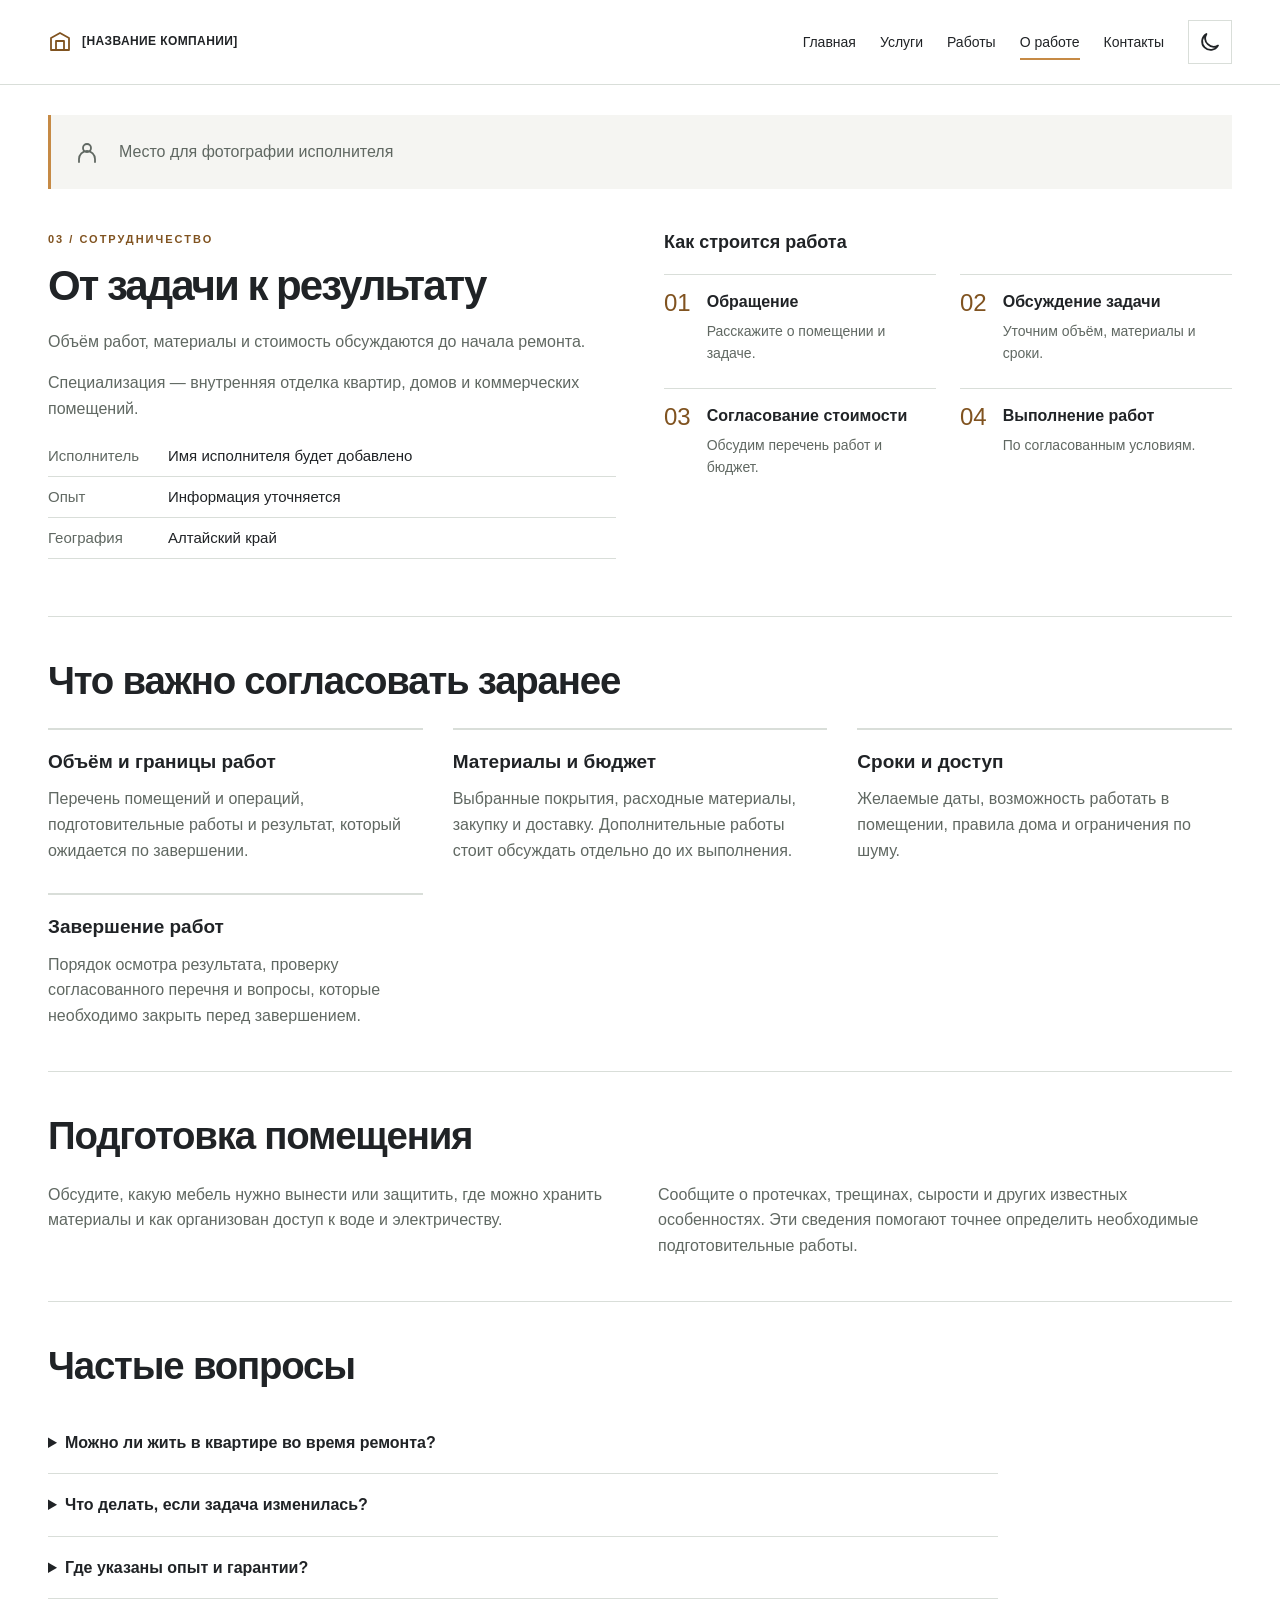
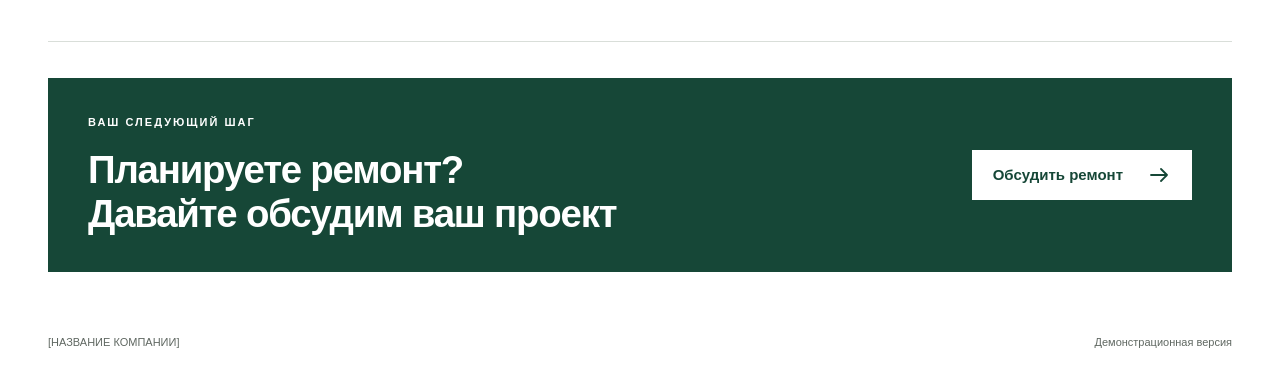
==== about.html @ aecfb199 "Add files via upload" ====
<!doctype html>
<html lang="ru">
<head>
<meta charset="utf-8"><meta name="viewport" content="width=device-width, initial-scale=1">
<meta name="robots" content="noindex, nofollow">
<meta name="description" content="Внутренняя отделка квартир, домов и коммерческих помещений в Алтайском крае. Направления работ, порядок сотрудничества и контакты.">
<meta name="theme-color" content="#FFFFFF">
<title>О работе — Ремонт в Алтайском крае</title>
<script>/* До CSS: исключаем вспышку неверной темы. */
(function(){
var key='remont-premium-theme',t=null,available=false;
try{localStorage.setItem(key+'-check','1');localStorage.removeItem(key+'-check');available=true;t=localStorage.getItem(key);}catch(e){}
var portable=location.protocol==='file:'||!available;
var query=new URLSearchParams(location.search).get('theme');
if(portable&&(query==='light'||query==='dark')){t=query;try{localStorage.setItem(key,t);}catch(e){}}
var manual=t==='light'||t==='dark';
if(!manual)t=matchMedia('(prefers-color-scheme: dark)').matches?'dark':'light';
window.siteTheme={key:key,portable:portable,manual:manual};
document.documentElement.dataset.theme=t;document.documentElement.style.colorScheme=t;
})();</script>
<link rel="stylesheet" href="style.css"><script src="script.js" defer></script>
</head>
<body>
<a class="skip" href="#main">Перейти к содержимому</a>
<header class="header"><div class="wrap header-inner"><a class="brand" href="index.html"><span class="brand-mark" aria-hidden="true"><svg viewBox="0 0 24 24"><path d="M3 20V8l9-5 9 5v12M8 20v-9h8v9M3 20h18"/></svg></span><span data-company>[НАЗВАНИЕ КОМПАНИИ]</span></a><nav id="site-nav" aria-label="Навигация"><a href="index.html">Главная</a><a href="services.html">Услуги</a><a href="works.html">Работы</a><a href="about.html" aria-current="page">О работе</a><a href="contacts.html">Контакты</a></nav><button id="theme-toggle" class="icon-button" aria-label="Включить тёмную тему" aria-pressed="false"><svg class="moon" viewBox="0 0 24 24" aria-hidden="true"><path d="M20 15.6A8.5 8.5 0 0 1 8.4 4 8.5 8.5 0 1 0 20 15.6Z"/></svg><svg class="sun" viewBox="0 0 24 24" aria-hidden="true"><circle cx="12" cy="12" r="4"/><path d="M12 2v2m0 16v2M2 12h2m16 0h2M5 5l1.5 1.5m11 11L19 19M5 19l1.5-1.5m11-11L19 5"/></svg></button><button class="icon-button menu-toggle" hidden aria-expanded="false" aria-controls="site-nav" aria-label="Открыть меню"><svg viewBox="0 0 24 24" aria-hidden="true"><path class="menu-lines" d="M4 7h16M4 12h16M4 17h16"/><path class="menu-cross" d="m6 6 12 12M6 18 18 6"/></svg></button><a class="header-contact" href="contacts.html">Связаться</a></div></header>
<main id="main" class="wrap page-about"><figure class="owner-placeholder"><svg viewBox="0 0 24 24" aria-hidden="true"><circle cx="12" cy="8" r="4"/><path d="M4 22v-3a8 8 0 0 1 16 0v3"/></svg><figcaption>Место для фотографии исполнителя</figcaption></figure><section class="section about" aria-labelledby="about-title"><div><p class="eyebrow">03 / Сотрудничество</p><h1 id="about-title">От задачи к результату</h1><p>Объём работ, материалы и стоимость обсуждаются до начала ремонта.</p><p class="specialty">Специализация — внутренняя отделка квартир, домов и коммерческих помещений.</p><dl class="facts"><div><dt>Исполнитель</dt><dd id="owner">Имя исполнителя будет добавлено</dd></div><div><dt>Опыт</dt><dd id="experience">Информация уточняется</dd></div><div><dt>География</dt><dd data-region>Алтайский край</dd></div></dl></div><div class="process"><h3>Как строится работа</h3><ol><li><span>01</span><div><strong>Обращение</strong><p>Расскажите о помещении и задаче.</p></div></li><li><span>02</span><div><strong>Обсуждение задачи</strong><p>Уточним объём, материалы и сроки.</p></div></li><li><span>03</span><div><strong>Согласование стоимости</strong><p>Обсудим перечень работ и бюджет.</p></div></li><li><span>04</span><div><strong>Выполнение работ</strong><p>По согласованным условиям.</p></div></li></ol></div></section><section class="section editorial"><h2>Что важно согласовать заранее</h2><div class="detail-grid"><article><h3>Объём и границы работ</h3><p>Перечень помещений и операций, подготовительные работы и результат, который ожидается по завершении.</p></article><article><h3>Материалы и бюджет</h3><p>Выбранные покрытия, расходные материалы, закупку и доставку. Дополнительные работы стоит обсуждать отдельно до их выполнения.</p></article><article><h3>Сроки и доступ</h3><p>Желаемые даты, возможность работать в помещении, правила дома и ограничения по шуму.</p></article><article><h3>Завершение работ</h3><p>Порядок осмотра результата, проверку согласованного перечня и вопросы, которые необходимо закрыть перед завершением.</p></article></div></section><section class="section editorial"><h2>Подготовка помещения</h2><div class="text-columns"><p>Обсудите, какую мебель нужно вынести или защитить, где можно хранить материалы и как организован доступ к воде и электричеству.</p><p>Сообщите о протечках, трещинах, сырости и других известных особенностях. Эти сведения помогают точнее определить необходимые подготовительные работы.</p></div></section><section class="section editorial"><h2>Частые вопросы</h2><div class="faq"><details><summary>Можно ли жить в квартире во время ремонта?</summary><p>Это зависит от объёма, пыли, шума и доступности бытовых зон. Возможность проживания и порядок работ необходимо обсудить заранее.</p></details><details><summary>Что делать, если задача изменилась?</summary><p>Обсудить изменения до выполнения дополнительных работ: уточнить материалы, стоимость и влияние на сроки.</p></details><details><summary>Где указаны опыт и гарантии?</summary><p>Подтверждённые сведения ещё не предоставлены. Условия ответственности и другие договорённости нужно уточнять непосредственно у исполнителя.</p></details></div></section><section class="cta"><div><p class="eyebrow">Ваш следующий шаг</p><h2>Планируете ремонт?<br>Давайте обсудим ваш проект</h2></div><a class="button primary" href="contacts.html">Обсудить ремонт <svg viewBox="0 0 24 24" aria-hidden="true"><path d="M4 12h16m-6-6 6 6-6 6"/></svg></a></section></main><footer class="wrap footer"><span data-company>[НАЗВАНИЕ КОМПАНИИ]</span><span>Демонстрационная версия</span></footer>
<dialog id="lightbox" aria-labelledby="lightbox-title"><button class="icon-button close" id="close-lightbox" aria-label="Закрыть фотографию"><svg viewBox="0 0 24 24" aria-hidden="true"><path d="m6 6 12 12M6 18 18 6"/></svg></button><img id="lightbox-image" alt=""><div class="lightbox-caption"><h2 id="lightbox-title"></h2><p id="lightbox-description"></p></div></dialog>
<noscript><p class="wrap">Для интерактивной галереи и переключения темы включите JavaScript.</p></noscript>
</body></html>
---- style.css ----
:root{color-scheme:light;--bg:#fff;--surface:#f5f5f2;--card:#fff;--text:#202326;--muted:#606862;--accent:#c68a45;--accent-text:#805320;--green:#164737;--line:#d9ded9;--button:#164737;--button-text:#fff;--focus:#805320;--shadow:0 12px 30px #10221a18;--white:#fff;--overlay:#101b17dd}
[data-theme=dark]{color-scheme:dark;--bg:#151a19;--surface:#202725;--card:#29312e;--text:#f3f4f1;--muted:#b8c0ba;--accent:#d6a15c;--accent-text:#d6a15c;--line:#414c46;--button:#d6a15c;--button-text:#151a19;--focus:#d6a15c;--shadow:0 12px 30px #0003}
*{box-sizing:border-box}html{scroll-behavior:smooth;scroll-padding-top:24px}body{margin:0;background:var(--bg);color:var(--text);font:16px/1.6 Arial,Helvetica,sans-serif}body.theme-ready,body.theme-ready *{transition:background-color .22s,color .22s,border-color .22s,transform .25s,opacity .3s}a{color:inherit;text-decoration:none}button{font:inherit;color:inherit;cursor:pointer}img{display:block;max-width:100%;object-fit:cover}svg{width:24px;height:24px;fill:none;stroke:currentColor;stroke-width:1.8;stroke-linecap:round;stroke-linejoin:round;flex:none}h1,h2,h3,p,figure{margin:0}h1{font-size:clamp(36px,4.5vw,68px);line-height:1.06;letter-spacing:-2px;font-weight:600}h2{font-size:clamp(28px,3vw,42px);line-height:1.15;letter-spacing:-1.2px;font-weight:600}h3{font-size:19px;line-height:1.3;font-weight:600}p{color:var(--muted)}.wrap{width:calc(100% - 96px);max-width:1440px;margin:auto}.header{border-bottom:1px solid var(--line);background:var(--bg)}.header-inner{height:84px;display:flex;align-items:center;gap:24px}.brand{display:flex;gap:10px;align-items:center;margin-right:auto;font-size:12px;font-weight:700;letter-spacing:.4px}.brand-mark{color:var(--accent-text);display:grid;place-items:center}.header nav{display:flex;gap:24px;font-size:14px}.header nav a{position:relative;padding:10px 0}.header nav a:after{content:'';position:absolute;left:0;right:0;bottom:3px;height:2px;background:var(--accent);transform:scaleX(0);transform-origin:left}.header nav a[aria-current]:after{transform:scaleX(1)}.icon-button{border:1px solid var(--line);background:var(--card);display:grid;place-items:center;width:44px;height:44px;padding:0}.header-contact,.menu-toggle,.sun,.menu-cross{display:none}[data-theme=dark] .sun{display:block}[data-theme=dark] .moon{display:none}.menu-toggle[aria-expanded=true] .menu-lines{display:none}.menu-toggle[aria-expanded=true] .menu-cross{display:block}.eyebrow{font-size:11px;text-transform:uppercase;letter-spacing:2px;color:var(--accent-text);font-weight:700;margin-bottom:16px}.section,.editorial{padding:42px 0;border-bottom:1px solid var(--line)}.section-head{display:flex;justify-content:space-between;gap:36px;align-items:end;margin-bottom:26px}.section-note{max-width:310px;font-size:14px}.premium-hero{position:relative;min-height:520px;height:68vh;max-height:720px;color:var(--white);margin-top:24px;isolation:isolate;overflow:hidden;display:flex;align-items:center}.premium-hero>img{position:absolute;inset:0;width:100%;height:100%;z-index:-2;animation:photo-in .65s both}.premium-hero:after{content:'';position:absolute;inset:0;background:linear-gradient(90deg,rgba(10,25,19,.88),rgba(10,25,19,.62) 50%,rgba(10,25,19,.3));z-index:-1}.hero-content{padding:48px;width:80%;max-width:850px}.hero-content .eyebrow{color:var(--white);display:flex;align-items:center;gap:12px}.hero-content .eyebrow:before{content:'';width:32px;height:2px;background:var(--accent)}.hero-content h1{animation:rise .45s both}.lead{font-size:19px;max-width:550px;margin:22px 0 28px;color:var(--white)}.actions{display:flex;flex-wrap:wrap;gap:12px}.button{display:inline-flex;align-items:center;justify-content:center;gap:24px;min-height:48px;padding:12px 20px;font-size:15px;font-weight:600;border:1px solid transparent}.primary{background:var(--button);color:var(--button-text)}.secondary{border-color:var(--white);color:var(--white)}.photo-note{position:absolute;bottom:22px;left:48px;color:var(--white);font-size:11px}.scroll-cue{position:absolute;right:26px;bottom:20px;display:grid;place-items:center;width:44px;height:44px;border:1px solid #ffffff70}.services-grid{display:grid;grid-template-columns:repeat(3,1fr);gap:0 30px}.service{border-top:1px solid var(--line);display:flex;gap:16px;padding:22px 0;min-width:0}.service>svg{color:var(--accent-text);margin-top:3px}.service h3{font-size:18px}.service p{font-size:15px;margin-top:8px}.projects-grid{display:grid;grid-template-columns:1.35fr 1fr 1fr;gap:24px}.project{min-width:0}.project-photo{display:block;position:relative;padding:0;border:0;width:100%;overflow:hidden;background:var(--surface);text-align:left}.project-photo img{width:100%;height:260px}.project:first-child .project-photo img{height:310px}.project-heading{display:flex;align-items:center;justify-content:space-between;gap:12px;margin-top:16px}.project h3{font-size:19px}.project p{font-size:14px;margin-top:6px}.demo{font-size:10px;letter-spacing:1px;color:var(--accent-text);text-transform:uppercase}.zoom{position:absolute;bottom:12px;right:12px;display:grid;place-items:center;width:42px;height:42px;background:var(--bg);color:var(--text)}.portfolio{grid-template-columns:1.4fr 1fr}.portfolio .project:first-child{grid-row:span 2}.portfolio .project:first-child img{height:610px}.portfolio .project-photo img{height:240px}.intro-photo{position:relative;margin-bottom:28px}.intro-photo img{width:100%;height:280px}.intro-photo figcaption{position:absolute;bottom:12px;left:16px;background:var(--overlay);color:var(--white);padding:3px 8px;font-size:11px}.process-section{display:grid;grid-template-columns:1fr 2fr;gap:40px}.process h3{font-size:18px;margin-bottom:20px}.process ol{list-style:none;padding:0;margin:0;display:grid;grid-template-columns:1fr 1fr;gap:24px}.process li{display:flex;gap:16px;padding-top:14px;border-top:1px solid var(--line)}.process li>span{color:var(--accent-text);font-size:24px;line-height:1.2}.process strong{font-size:16px}.process p{font-size:14px;margin-top:5px}.cta{display:flex;align-items:center;justify-content:space-between;gap:32px;background:var(--green);padding:36px 40px;margin:36px 0;color:var(--white)}.cta .eyebrow{color:var(--white)}.cta .primary{background:var(--white);color:#164737;flex:none}.detail-grid{display:grid;grid-template-columns:repeat(3,1fr);gap:30px}.detail-grid article{padding-top:20px;border-top:2px solid var(--line)}.detail-grid h3{margin-bottom:12px}.editorial h2{margin-bottom:24px}.editorial>p{max-width:850px}.text-columns{display:grid;grid-template-columns:1fr 1fr;gap:36px}.faq{max-width:950px}.faq details{padding:18px 0;border-bottom:1px solid var(--line)}summary{cursor:pointer;font-weight:600}details p{margin-top:12px}.about{display:grid;grid-template-columns:1fr 1fr;gap:48px}.about h1{font-size:42px;margin-bottom:20px}.facts{font-size:15px}.facts>div{display:flex;gap:20px;padding:8px 0;border-bottom:1px solid var(--line)}dt{width:100px;color:var(--muted);flex:none}dd{margin:0}.specialty{margin-top:16px}.owner-placeholder{display:flex;gap:20px;align-items:center;margin-top:30px;background:var(--surface);padding:24px;border-left:3px solid var(--accent);color:var(--muted)}.contacts{display:grid;grid-template-columns:1fr 1fr;gap:60px;background:var(--surface);padding:40px;margin:32px 0}.contacts h1{margin-bottom:24px}.contact-details{display:grid;grid-template-columns:1fr 1fr;gap:20px;align-content:center}.contact-label{font-size:12px;color:var(--muted);display:block;margin-bottom:8px}.contact-details a{text-decoration:underline;text-underline-offset:4px}.contact-details>div{min-width:0;overflow-wrap:anywhere}#call-action,#extra-contacts{grid-column:1/-1}#extra-contacts:empty{display:none}.unavailable{font-size:14px;border-top:1px solid var(--line);padding-top:14px}.footer{display:flex;justify-content:space-between;gap:24px;padding:26px 0;font-size:11px;color:var(--muted)}dialog{width:min(1100px,calc(100% - 32px));max-height:90vh;padding:0;border:1px solid var(--line);background:var(--card);color:var(--text)}dialog::backdrop{background:var(--overlay)}dialog[open]{animation:rise .25s both}dialog>img{max-height:73vh;width:100%;object-fit:contain}.close{position:absolute;top:12px;right:12px}.lightbox-caption{padding:18px 24px}.lightbox-caption h2{font-size:24px}.lightbox-caption p{font-size:14px;margin-top:5px}.modal-open{overflow:hidden}.skip{position:absolute;top:-100px;background:var(--bg);padding:12px;z-index:30}.skip:focus{top:8px}:focus-visible{outline:3px solid var(--focus);outline-offset:4px}.premium-hero :focus-visible,.cta :focus-visible{outline-color:var(--white)}.reveal-once{animation:rise .45s both}@keyframes rise{from{opacity:0;transform:translateY(12px)}to{opacity:1;transform:none}}@keyframes photo-in{from{opacity:.5;transform:scale(1.02)}to{opacity:1;transform:none}}
@media(hover:hover) and (pointer:fine){.header nav a:hover:after{transform:scaleX(1)}.project-photo:hover img{transform:scale(1.03)}.project-photo:hover .zoom svg{transform:scale(1.1)}.button:hover svg{transform:translateX(4px)}.service:hover{border-color:var(--accent)}.primary:hover{filter:brightness(1.12)}}
@media(max-width:1100px){.wrap{width:calc(100% - 48px)}.header-inner{gap:16px}.header nav{gap:16px}.brand{font-size:10px}.projects-grid{gap:16px}.hero-content{padding:32px;width:90%}.photo-note{left:32px}.detail-grid{gap:20px}}
@media(max-width:800px){.header-inner{height:auto;min-height:72px;flex-wrap:wrap;position:relative;padding:12px 0}.header nav{width:100%;order:3;overflow:auto}.menu-enabled .header-inner{height:72px;flex-wrap:nowrap;padding:0}.menu-enabled .menu-toggle{display:grid}.menu-enabled nav{display:none;position:absolute;top:100%;left:0;right:0;width:auto;z-index:20;background:var(--card);border:1px solid var(--line);padding:12px;box-shadow:var(--shadow)}.menu-enabled nav.is-open{display:grid;animation:rise .2s both;gap:0}.header nav a{padding:10px;min-height:44px}.brand{min-width:0;flex:1;line-height:1.4}.brand span[data-company]{overflow-wrap:anywhere}.icon-button{flex:none}.premium-hero{min-height:480px;height:auto}.hero-content{padding:42px 26px 80px;width:100%}.services-grid{grid-template-columns:1fr 1fr}.detail-grid{grid-template-columns:1fr 1fr}.projects-grid{grid-template-columns:1fr 1fr}.projects-grid .project:first-child{grid-column:1/-1}.project:first-child .project-photo img{height:300px}.portfolio .project:first-child{grid-row:auto}.portfolio .project:first-child img{height:360px}.process-section,.about{grid-template-columns:1fr;gap:28px}.contacts{gap:28px;padding:28px;grid-template-columns:1fr}.cta{padding:28px;align-items:start;flex-direction:column}.footer{flex-wrap:wrap}.section-head{align-items:start;flex-direction:column;gap:14px}.section-note{max-width:none}.section-note br{display:none}}
@media(max-width:500px){.wrap{width:calc(100% - 32px)}h1{font-size:38px;letter-spacing:-1.4px}h2{font-size:29px}.hero-content h1{font-size:38px}.premium-hero{margin-top:16px}.hero-content{padding:32px 20px 80px}.hero-content .eyebrow{font-size:10px;letter-spacing:1px}.lead{font-size:17px}.actions{display:grid}.photo-note{left:20px;font-size:10px;max-width:180px}.section,.editorial{padding:30px 0}.services-grid,.detail-grid,.projects-grid,.text-columns{grid-template-columns:1fr}.project-photo img,.project:first-child .project-photo img,.portfolio .project:first-child img{height:240px}.project p,.process p{font-size:15px}.process ol{grid-template-columns:1fr}.contacts{padding:24px 18px}.contacts h1,.about h1{font-size:34px}.contact-details{grid-template-columns:1fr}.intro-photo img{height:220px}.footer{display:grid;gap:10px}.brand-mark{display:none}.header-inner{gap:8px}.owner-placeholder{font-size:14px}.detail-grid article{padding-top:16px}}
@media(prefers-reduced-motion:reduce){html{scroll-behavior:auto}*,*::before,*::after{animation:none!important;transition:none!important}}

@media(min-width:1101px){.header-contact.available{display:inline-flex;padding:9px 14px;border:1px solid var(--line);font-size:14px}}
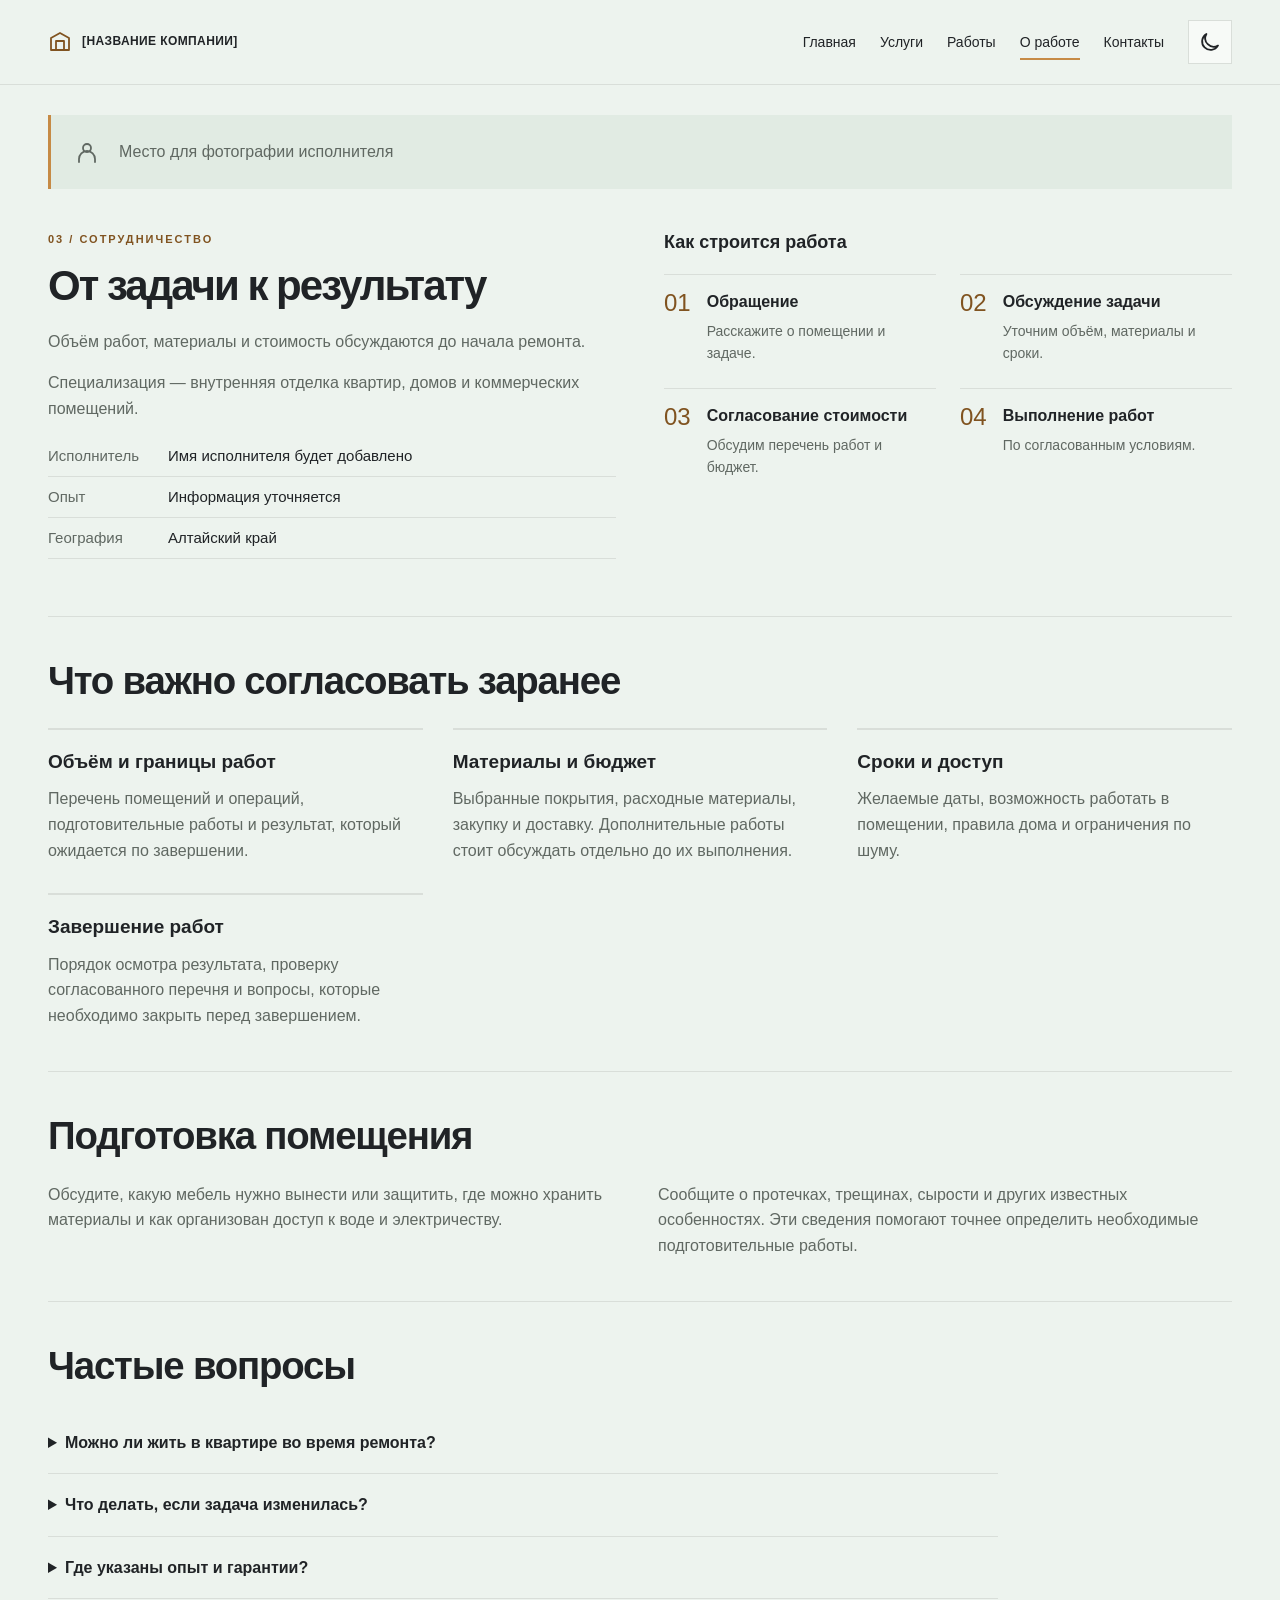
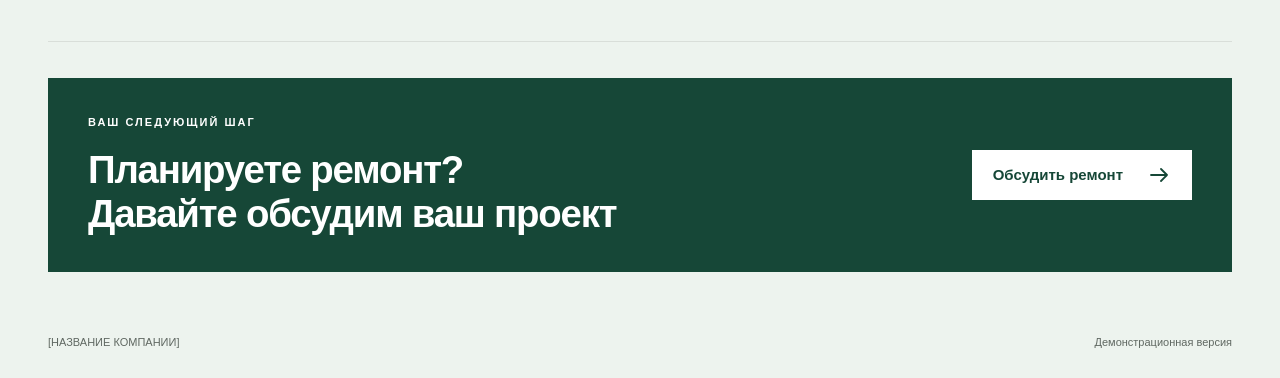
==== commit b8ff5bf1: "Add files via upload" ====
--- a/about.html
+++ b/about.html
@@ -18,11 +18,11 @@
 window.siteTheme={key:key,portable:portable,manual:manual};
 document.documentElement.dataset.theme=t;document.documentElement.style.colorScheme=t;
 })();</script>
-<link rel="stylesheet" href="style.css"><script src="script.js" defer></script>
+<link rel="stylesheet" href="style.css?v=20261105-theme-tint"><script src="script.js?v=20261105-no-header-contact" defer></script>
 </head>
 <body>
 <a class="skip" href="#main">Перейти к содержимому</a>
-<header class="header"><div class="wrap header-inner"><a class="brand" href="index.html"><span class="brand-mark" aria-hidden="true"><svg viewBox="0 0 24 24"><path d="M3 20V8l9-5 9 5v12M8 20v-9h8v9M3 20h18"/></svg></span><span data-company>[НАЗВАНИЕ КОМПАНИИ]</span></a><nav id="site-nav" aria-label="Навигация"><a href="index.html">Главная</a><a href="services.html">Услуги</a><a href="works.html">Работы</a><a href="about.html" aria-current="page">О работе</a><a href="contacts.html">Контакты</a></nav><button id="theme-toggle" class="icon-button" aria-label="Включить тёмную тему" aria-pressed="false"><svg class="moon" viewBox="0 0 24 24" aria-hidden="true"><path d="M20 15.6A8.5 8.5 0 0 1 8.4 4 8.5 8.5 0 1 0 20 15.6Z"/></svg><svg class="sun" viewBox="0 0 24 24" aria-hidden="true"><circle cx="12" cy="12" r="4"/><path d="M12 2v2m0 16v2M2 12h2m16 0h2M5 5l1.5 1.5m11 11L19 19M5 19l1.5-1.5m11-11L19 5"/></svg></button><button class="icon-button menu-toggle" hidden aria-expanded="false" aria-controls="site-nav" aria-label="Открыть меню"><svg viewBox="0 0 24 24" aria-hidden="true"><path class="menu-lines" d="M4 7h16M4 12h16M4 17h16"/><path class="menu-cross" d="m6 6 12 12M6 18 18 6"/></svg></button><a class="header-contact" href="contacts.html">Связаться</a></div></header>
+<header class="header"><div class="wrap header-inner"><a class="brand" href="index.html"><span class="brand-mark" aria-hidden="true"><svg viewBox="0 0 24 24"><path d="M3 20V8l9-5 9 5v12M8 20v-9h8v9M3 20h18"/></svg></span><span data-company>[НАЗВАНИЕ КОМПАНИИ]</span></a><nav id="site-nav" aria-label="Навигация"><a href="index.html">Главная</a><a href="services.html">Услуги</a><a href="works.html">Работы</a><a href="about.html" aria-current="page">О работе</a><a href="contacts.html">Контакты</a></nav><button id="theme-toggle" class="icon-button" aria-label="Включить тёмную тему" aria-pressed="false"><svg class="moon" viewBox="0 0 24 24" aria-hidden="true"><path d="M20 15.6A8.5 8.5 0 0 1 8.4 4 8.5 8.5 0 1 0 20 15.6Z"/></svg><svg class="sun" viewBox="0 0 24 24" aria-hidden="true"><circle cx="12" cy="12" r="4"/><path d="M12 2v2m0 16v2M2 12h2m16 0h2M5 5l1.5 1.5m11 11L19 19M5 19l1.5-1.5m11-11L19 5"/></svg></button><button class="icon-button menu-toggle" hidden aria-expanded="false" aria-controls="site-nav" aria-label="Открыть меню"><svg viewBox="0 0 24 24" aria-hidden="true"><path class="menu-lines" d="M4 7h16M4 12h16M4 17h16"/><path class="menu-cross" d="m6 6 12 12M6 18 18 6"/></svg></button></div></header>
 <main id="main" class="wrap page-about"><figure class="owner-placeholder"><svg viewBox="0 0 24 24" aria-hidden="true"><circle cx="12" cy="8" r="4"/><path d="M4 22v-3a8 8 0 0 1 16 0v3"/></svg><figcaption>Место для фотографии исполнителя</figcaption></figure><section class="section about" aria-labelledby="about-title"><div><p class="eyebrow">03 / Сотрудничество</p><h1 id="about-title">От задачи к результату</h1><p>Объём работ, материалы и стоимость обсуждаются до начала ремонта.</p><p class="specialty">Специализация — внутренняя отделка квартир, домов и коммерческих помещений.</p><dl class="facts"><div><dt>Исполнитель</dt><dd id="owner">Имя исполнителя будет добавлено</dd></div><div><dt>Опыт</dt><dd id="experience">Информация уточняется</dd></div><div><dt>География</dt><dd data-region>Алтайский край</dd></div></dl></div><div class="process"><h3>Как строится работа</h3><ol><li><span>01</span><div><strong>Обращение</strong><p>Расскажите о помещении и задаче.</p></div></li><li><span>02</span><div><strong>Обсуждение задачи</strong><p>Уточним объём, материалы и сроки.</p></div></li><li><span>03</span><div><strong>Согласование стоимости</strong><p>Обсудим перечень работ и бюджет.</p></div></li><li><span>04</span><div><strong>Выполнение работ</strong><p>По согласованным условиям.</p></div></li></ol></div></section><section class="section editorial"><h2>Что важно согласовать заранее</h2><div class="detail-grid"><article><h3>Объём и границы работ</h3><p>Перечень помещений и операций, подготовительные работы и результат, который ожидается по завершении.</p></article><article><h3>Материалы и бюджет</h3><p>Выбранные покрытия, расходные материалы, закупку и доставку. Дополнительные работы стоит обсуждать отдельно до их выполнения.</p></article><article><h3>Сроки и доступ</h3><p>Желаемые даты, возможность работать в помещении, правила дома и ограничения по шуму.</p></article><article><h3>Завершение работ</h3><p>Порядок осмотра результата, проверку согласованного перечня и вопросы, которые необходимо закрыть перед завершением.</p></article></div></section><section class="section editorial"><h2>Подготовка помещения</h2><div class="text-columns"><p>Обсудите, какую мебель нужно вынести или защитить, где можно хранить материалы и как организован доступ к воде и электричеству.</p><p>Сообщите о протечках, трещинах, сырости и других известных особенностях. Эти сведения помогают точнее определить необходимые подготовительные работы.</p></div></section><section class="section editorial"><h2>Частые вопросы</h2><div class="faq"><details><summary>Можно ли жить в квартире во время ремонта?</summary><p>Это зависит от объёма, пыли, шума и доступности бытовых зон. Возможность проживания и порядок работ необходимо обсудить заранее.</p></details><details><summary>Что делать, если задача изменилась?</summary><p>Обсудить изменения до выполнения дополнительных работ: уточнить материалы, стоимость и влияние на сроки.</p></details><details><summary>Где указаны опыт и гарантии?</summary><p>Подтверждённые сведения ещё не предоставлены. Условия ответственности и другие договорённости нужно уточнять непосредственно у исполнителя.</p></details></div></section><section class="cta"><div><p class="eyebrow">Ваш следующий шаг</p><h2>Планируете ремонт?<br>Давайте обсудим ваш проект</h2></div><a class="button primary" href="contacts.html">Обсудить ремонт <svg viewBox="0 0 24 24" aria-hidden="true"><path d="M4 12h16m-6-6 6 6-6 6"/></svg></a></section></main><footer class="wrap footer"><span data-company>[НАЗВАНИЕ КОМПАНИИ]</span><span>Демонстрационная версия</span></footer>
 <dialog id="lightbox" aria-labelledby="lightbox-title"><button class="icon-button close" id="close-lightbox" aria-label="Закрыть фотографию"><svg viewBox="0 0 24 24" aria-hidden="true"><path d="m6 6 12 12M6 18 18 6"/></svg></button><img id="lightbox-image" alt=""><div class="lightbox-caption"><h2 id="lightbox-title"></h2><p id="lightbox-description"></p></div></dialog>
 <noscript><p class="wrap">Для интерактивной галереи и переключения темы включите JavaScript.</p></noscript>
--- a/style.css
+++ b/style.css
@@ -1,6 +1,13 @@
-:root{color-scheme:light;--bg:#fff;--surface:#f5f5f2;--card:#fff;--text:#202326;--muted:#606862;--accent:#c68a45;--accent-text:#805320;--green:#164737;--line:#d9ded9;--button:#164737;--button-text:#fff;--focus:#805320;--shadow:0 12px 30px #10221a18;--white:#fff;--overlay:#101b17dd}
+:root{color-scheme:light;--bg:#edf3ee;--surface:#e1ebe3;--card:#f7faf7;--text:#202326;--muted:#606862;--accent:#c68a45;--accent-text:#805320;--green:#164737;--line:#d9ded9;--button:#164737;--button-text:#fff;--focus:#805320;--shadow:0 12px 30px #10221a18;--white:#fff;--overlay:#101b17dd}
 [data-theme=dark]{color-scheme:dark;--bg:#151a19;--surface:#202725;--card:#29312e;--text:#f3f4f1;--muted:#b8c0ba;--accent:#d6a15c;--accent-text:#d6a15c;--line:#414c46;--button:#d6a15c;--button-text:#151a19;--focus:#d6a15c;--shadow:0 12px 30px #0003}
-*{box-sizing:border-box}html{scroll-behavior:smooth;scroll-padding-top:24px}body{margin:0;background:var(--bg);color:var(--text);font:16px/1.6 Arial,Helvetica,sans-serif}body.theme-ready,body.theme-ready *{transition:background-color .22s,color .22s,border-color .22s,transform .25s,opacity .3s}a{color:inherit;text-decoration:none}button{font:inherit;color:inherit;cursor:pointer}img{display:block;max-width:100%;object-fit:cover}svg{width:24px;height:24px;fill:none;stroke:currentColor;stroke-width:1.8;stroke-linecap:round;stroke-linejoin:round;flex:none}h1,h2,h3,p,figure{margin:0}h1{font-size:clamp(36px,4.5vw,68px);line-height:1.06;letter-spacing:-2px;font-weight:600}h2{font-size:clamp(28px,3vw,42px);line-height:1.15;letter-spacing:-1.2px;font-weight:600}h3{font-size:19px;line-height:1.3;font-weight:600}p{color:var(--muted)}.wrap{width:calc(100% - 96px);max-width:1440px;margin:auto}.header{border-bottom:1px solid var(--line);background:var(--bg)}.header-inner{height:84px;display:flex;align-items:center;gap:24px}.brand{display:flex;gap:10px;align-items:center;margin-right:auto;font-size:12px;font-weight:700;letter-spacing:.4px}.brand-mark{color:var(--accent-text);display:grid;place-items:center}.header nav{display:flex;gap:24px;font-size:14px}.header nav a{position:relative;padding:10px 0}.header nav a:after{content:'';position:absolute;left:0;right:0;bottom:3px;height:2px;background:var(--accent);transform:scaleX(0);transform-origin:left}.header nav a[aria-current]:after{transform:scaleX(1)}.icon-button{border:1px solid var(--line);background:var(--card);display:grid;place-items:center;width:44px;height:44px;padding:0}.header-contact,.menu-toggle,.sun,.menu-cross{display:none}[data-theme=dark] .sun{display:block}[data-theme=dark] .moon{display:none}.menu-toggle[aria-expanded=true] .menu-lines{display:none}.menu-toggle[aria-expanded=true] .menu-cross{display:block}.eyebrow{font-size:11px;text-transform:uppercase;letter-spacing:2px;color:var(--accent-text);font-weight:700;margin-bottom:16px}.section,.editorial{padding:42px 0;border-bottom:1px solid var(--line)}.section-head{display:flex;justify-content:space-between;gap:36px;align-items:end;margin-bottom:26px}.section-note{max-width:310px;font-size:14px}.premium-hero{position:relative;min-height:520px;height:68vh;max-height:720px;color:var(--white);margin-top:24px;isolation:isolate;overflow:hidden;display:flex;align-items:center}.premium-hero>img{position:absolute;inset:0;width:100%;height:100%;z-index:-2;animation:photo-in .65s both}.premium-hero:after{content:'';position:absolute;inset:0;background:linear-gradient(90deg,rgba(10,25,19,.88),rgba(10,25,19,.62) 50%,rgba(10,25,19,.3));z-index:-1}.hero-content{padding:48px;width:80%;max-width:850px}.hero-content .eyebrow{color:var(--white);display:flex;align-items:center;gap:12px}.hero-content .eyebrow:before{content:'';width:32px;height:2px;background:var(--accent)}.hero-content h1{animation:rise .45s both}.lead{font-size:19px;max-width:550px;margin:22px 0 28px;color:var(--white)}.actions{display:flex;flex-wrap:wrap;gap:12px}.button{display:inline-flex;align-items:center;justify-content:center;gap:24px;min-height:48px;padding:12px 20px;font-size:15px;font-weight:600;border:1px solid transparent}.primary{background:var(--button);color:var(--button-text)}.secondary{border-color:var(--white);color:var(--white)}.photo-note{position:absolute;bottom:22px;left:48px;color:var(--white);font-size:11px}.scroll-cue{position:absolute;right:26px;bottom:20px;display:grid;place-items:center;width:44px;height:44px;border:1px solid #ffffff70}.services-grid{display:grid;grid-template-columns:repeat(3,1fr);gap:0 30px}.service{border-top:1px solid var(--line);display:flex;gap:16px;padding:22px 0;min-width:0}.service>svg{color:var(--accent-text);margin-top:3px}.service h3{font-size:18px}.service p{font-size:15px;margin-top:8px}.projects-grid{display:grid;grid-template-columns:1.35fr 1fr 1fr;gap:24px}.project{min-width:0}.project-photo{display:block;position:relative;padding:0;border:0;width:100%;overflow:hidden;background:var(--surface);text-align:left}.project-photo img{width:100%;height:260px}.project:first-child .project-photo img{height:310px}.project-heading{display:flex;align-items:center;justify-content:space-between;gap:12px;margin-top:16px}.project h3{font-size:19px}.project p{font-size:14px;margin-top:6px}.demo{font-size:10px;letter-spacing:1px;color:var(--accent-text);text-transform:uppercase}.zoom{position:absolute;bottom:12px;right:12px;display:grid;place-items:center;width:42px;height:42px;background:var(--bg);color:var(--text)}.portfolio{grid-template-columns:1.4fr 1fr}.portfolio .project:first-child{grid-row:span 2}.portfolio .project:first-child img{height:610px}.portfolio .project-photo img{height:240px}.intro-photo{position:relative;margin-bottom:28px}.intro-photo img{width:100%;height:280px}.intro-photo figcaption{position:absolute;bottom:12px;left:16px;background:var(--overlay);color:var(--white);padding:3px 8px;font-size:11px}.process-section{display:grid;grid-template-columns:1fr 2fr;gap:40px}.process h3{font-size:18px;margin-bottom:20px}.process ol{list-style:none;padding:0;margin:0;display:grid;grid-template-columns:1fr 1fr;gap:24px}.process li{display:flex;gap:16px;padding-top:14px;border-top:1px solid var(--line)}.process li>span{color:var(--accent-text);font-size:24px;line-height:1.2}.process strong{font-size:16px}.process p{font-size:14px;margin-top:5px}.cta{display:flex;align-items:center;justify-content:space-between;gap:32px;background:var(--green);padding:36px 40px;margin:36px 0;color:var(--white)}.cta .eyebrow{color:var(--white)}.cta .primary{background:var(--white);color:#164737;flex:none}.detail-grid{display:grid;grid-template-columns:repeat(3,1fr);gap:30px}.detail-grid article{padding-top:20px;border-top:2px solid var(--line)}.detail-grid h3{margin-bottom:12px}.editorial h2{margin-bottom:24px}.editorial>p{max-width:850px}.text-columns{display:grid;grid-template-columns:1fr 1fr;gap:36px}.faq{max-width:950px}.faq details{padding:18px 0;border-bottom:1px solid var(--line)}summary{cursor:pointer;font-weight:600}details p{margin-top:12px}.about{display:grid;grid-template-columns:1fr 1fr;gap:48px}.about h1{font-size:42px;margin-bottom:20px}.facts{font-size:15px}.facts>div{display:flex;gap:20px;padding:8px 0;border-bottom:1px solid var(--line)}dt{width:100px;color:var(--muted);flex:none}dd{margin:0}.specialty{margin-top:16px}.owner-placeholder{display:flex;gap:20px;align-items:center;margin-top:30px;background:var(--surface);padding:24px;border-left:3px solid var(--accent);color:var(--muted)}.contacts{display:grid;grid-template-columns:1fr 1fr;gap:60px;background:var(--surface);padding:40px;margin:32px 0}.contacts h1{margin-bottom:24px}.contact-details{display:grid;grid-template-columns:1fr 1fr;gap:20px;align-content:center}.contact-label{font-size:12px;color:var(--muted);display:block;margin-bottom:8px}.contact-details a{text-decoration:underline;text-underline-offset:4px}.contact-details>div{min-width:0;overflow-wrap:anywhere}#call-action,#extra-contacts{grid-column:1/-1}#extra-contacts:empty{display:none}.unavailable{font-size:14px;border-top:1px solid var(--line);padding-top:14px}.footer{display:flex;justify-content:space-between;gap:24px;padding:26px 0;font-size:11px;color:var(--muted)}dialog{width:min(1100px,calc(100% - 32px));max-height:90vh;padding:0;border:1px solid var(--line);background:var(--card);color:var(--text)}dialog::backdrop{background:var(--overlay)}dialog[open]{animation:rise .25s both}dialog>img{max-height:73vh;width:100%;object-fit:contain}.close{position:absolute;top:12px;right:12px}.lightbox-caption{padding:18px 24px}.lightbox-caption h2{font-size:24px}.lightbox-caption p{font-size:14px;margin-top:5px}.modal-open{overflow:hidden}.skip{position:absolute;top:-100px;background:var(--bg);padding:12px;z-index:30}.skip:focus{top:8px}:focus-visible{outline:3px solid var(--focus);outline-offset:4px}.premium-hero :focus-visible,.cta :focus-visible{outline-color:var(--white)}.reveal-once{animation:rise .45s both}@keyframes rise{from{opacity:0;transform:translateY(12px)}to{opacity:1;transform:none}}@keyframes photo-in{from{opacity:.5;transform:scale(1.02)}to{opacity:1;transform:none}}
+*{box-sizing:border-box}html{scroll-behavior:smooth;scroll-padding-top:24px}body{margin:0;background:var(--bg);color:var(--text);font:16px/1.6 Arial,Helvetica,sans-serif}body.theme-ready,body.theme-ready *{transition:background-color .22s,color .22s,border-color .22s,transform .25s,opacity .3s}a{color:inherit;text-decoration:none}button{font:inherit;color:inherit;cursor:pointer}img{display:block;max-width:100%;object-fit:cover}svg{width:24px;height:24px;fill:none;stroke:currentColor;stroke-width:1.8;stroke-linecap:round;stroke-linejoin:round;flex:none}h1,h2,h3,p,figure{margin:0}h1{font-size:clamp(36px,4.5vw,68px);line-height:1.06;letter-spacing:-2px;font-weight:600}h2{font-size:clamp(28px,3vw,42px);line-height:1.15;letter-spacing:-1.2px;font-weight:600}h3{font-size:19px;line-height:1.3;font-weight:600}p{color:var(--muted)}.wrap{width:calc(100% - 96px);max-width:1440px;margin:auto}.header{border-bottom:1px solid var(--line);background:var(--bg)}.header-inner{height:84px;display:flex;align-items:center;gap:24px}.brand{display:flex;gap:10px;align-items:center;margin-right:auto;font-size:12px;font-weight:700;letter-spacing:.4px}.brand-mark{color:var(--accent-text);display:grid;place-items:center}.header nav{display:flex;gap:24px;font-size:14px}.header nav a{position:relative;padding:10px 0}.header nav a:after{content:'';position:absolute;left:0;right:0;bottom:3px;height:2px;background:var(--accent);transform:scaleX(0);transform-origin:left}.header nav a[aria-current]:after{transform:scaleX(1)}.icon-button{border:1px solid var(--line);background:var(--card);display:grid;place-items:center;width:44px;height:44px;padding:0}.header-contact,.menu-toggle,.sun,.menu-cross{display:none}[data-theme=dark] .sun{display:block}[data-theme=dark] .moon{display:none}.menu-toggle[aria-expanded=true] .menu-lines{display:none}.menu-toggle[aria-expanded=true] .menu-cross{display:block}.eyebrow{font-size:11px;text-transform:uppercase;letter-spacing:2px;color:var(--accent-text);font-weight:700;margin-bottom:16px}.section,.editorial{padding:42px 0;border-bottom:1px solid var(--line)}.section-head{display:flex;justify-content:space-between;gap:36px;align-items:end;margin-bottom:26px}.section-note{max-width:310px;font-size:14px}.premium-hero{position:relative;min-height:520px;height:68vh;max-height:720px;color:var(--white);margin-top:24px;isolation:isolate;overflow:hidden;display:flex;align-items:center}.premium-hero>img{position:absolute;inset:0;width:100%;height:100%;z-index:-2;animation:photo-in .65s both}/* Light: subtle green tint. Dark: directional shading beneath the text. */
+.premium-hero:after{content:'';position:absolute;inset:0;z-index:-1;pointer-events:none;background:linear-gradient(90deg,rgba(10,25,19,.76) 0%,rgba(10,25,19,.63) 40%,rgba(10,25,19,.16) 72%,rgba(10,25,19,.04) 100%);opacity:0;transition:opacity .22s ease}
+.premium-hero:before{content:'';position:absolute;inset:0;z-index:-1;pointer-events:none;background:rgba(22,71,55,.10);opacity:1;transition:opacity .22s ease}
+
+.premium-hero .photo-note{padding:4px 8px;background:rgba(10,25,19,.62)}
+.premium-hero .scroll-cue{background:rgba(10,25,19,.48)}
+
+.hero-content{padding:48px;width:80%;max-width:850px}.hero-content .eyebrow{color:var(--white);display:flex;align-items:center;gap:12px}.hero-content .eyebrow:before{content:'';width:32px;height:2px;background:var(--accent)}.hero-content h1{animation:rise .45s both}.lead{font-size:19px;max-width:550px;margin:22px 0 28px;color:var(--white)}.actions{display:flex;flex-wrap:wrap;gap:12px}.button{display:inline-flex;align-items:center;justify-content:center;gap:24px;min-height:48px;padding:12px 20px;font-size:15px;font-weight:600;border:1px solid transparent}.primary{background:var(--button);color:var(--button-text)}.secondary{border-color:var(--white);color:var(--white)}.photo-note{position:absolute;bottom:22px;left:48px;color:var(--white);font-size:11px}.scroll-cue{position:absolute;right:26px;bottom:20px;display:grid;place-items:center;width:44px;height:44px;border:1px solid #ffffff70}.services-grid{display:grid;grid-template-columns:repeat(3,1fr);gap:0 30px}.service{border-top:1px solid var(--line);display:flex;gap:16px;padding:22px 0;min-width:0}.service>svg{color:var(--accent-text);margin-top:3px}.service h3{font-size:18px}.service p{font-size:15px;margin-top:8px}.projects-grid{display:grid;grid-template-columns:1.35fr 1fr 1fr;gap:24px}.project{min-width:0}.project-photo{display:block;position:relative;padding:0;border:0;width:100%;overflow:hidden;background:var(--surface);text-align:left}.project-photo img{width:100%;height:260px}.project:first-child .project-photo img{height:310px}.project-heading{display:flex;align-items:center;justify-content:space-between;gap:12px;margin-top:16px}.project h3{font-size:19px}.project p{font-size:14px;margin-top:6px}.demo{font-size:10px;letter-spacing:1px;color:var(--accent-text);text-transform:uppercase}.zoom{position:absolute;bottom:12px;right:12px;display:grid;place-items:center;width:42px;height:42px;background:var(--bg);color:var(--text)}.portfolio{grid-template-columns:1.4fr 1fr}.portfolio .project:first-child{grid-row:span 2}.portfolio .project:first-child img{height:610px}.portfolio .project-photo img{height:240px}.intro-photo{position:relative;margin-bottom:28px}.intro-photo img{width:100%;height:280px}.intro-photo figcaption{position:absolute;bottom:12px;left:16px;background:var(--overlay);color:var(--white);padding:3px 8px;font-size:11px}.process-section{display:grid;grid-template-columns:1fr 2fr;gap:40px}.process h3{font-size:18px;margin-bottom:20px}.process ol{list-style:none;padding:0;margin:0;display:grid;grid-template-columns:1fr 1fr;gap:24px}.process li{display:flex;gap:16px;padding-top:14px;border-top:1px solid var(--line)}.process li>span{color:var(--accent-text);font-size:24px;line-height:1.2}.process strong{font-size:16px}.process p{font-size:14px;margin-top:5px}.cta{display:flex;align-items:center;justify-content:space-between;gap:32px;background:var(--green);padding:36px 40px;margin:36px 0;color:var(--white)}.cta .eyebrow{color:var(--white)}.cta .primary{background:var(--white);color:#164737;flex:none}.detail-grid{display:grid;grid-template-columns:repeat(3,1fr);gap:30px}.detail-grid article{padding-top:20px;border-top:2px solid var(--line)}.detail-grid h3{margin-bottom:12px}.editorial h2{margin-bottom:24px}.editorial>p{max-width:850px}.text-columns{display:grid;grid-template-columns:1fr 1fr;gap:36px}.faq{max-width:950px}.faq details{padding:18px 0;border-bottom:1px solid var(--line)}summary{cursor:pointer;font-weight:600}details p{margin-top:12px}.about{display:grid;grid-template-columns:1fr 1fr;gap:48px}.about h1{font-size:42px;margin-bottom:20px}.facts{font-size:15px}.facts>div{display:flex;gap:20px;padding:8px 0;border-bottom:1px solid var(--line)}dt{width:100px;color:var(--muted);flex:none}dd{margin:0}.specialty{margin-top:16px}.owner-placeholder{display:flex;gap:20px;align-items:center;margin-top:30px;background:var(--surface);padding:24px;border-left:3px solid var(--accent);color:var(--muted)}.contacts{display:grid;grid-template-columns:1fr 1fr;gap:60px;background:var(--surface);padding:40px;margin:32px 0}.contacts h1{margin-bottom:24px}.contact-details{display:grid;grid-template-columns:1fr 1fr;gap:20px;align-content:center}.contact-label{font-size:12px;color:var(--muted);display:block;margin-bottom:8px}.contact-details a{text-decoration:underline;text-underline-offset:4px}.contact-details>div{min-width:0;overflow-wrap:anywhere}#call-action,#extra-contacts{grid-column:1/-1}#extra-contacts:empty{display:none}.unavailable{font-size:14px;border-top:1px solid var(--line);padding-top:14px}.footer{display:flex;justify-content:space-between;gap:24px;padding:26px 0;font-size:11px;color:var(--muted)}dialog{width:min(1100px,calc(100% - 32px));max-height:90vh;padding:0;border:1px solid var(--line);background:var(--card);color:var(--text)}dialog::backdrop{background:var(--overlay)}dialog[open]{animation:rise .25s both}dialog>img{max-height:73vh;width:100%;object-fit:contain}.close{position:absolute;top:12px;right:12px}.lightbox-caption{padding:18px 24px}.lightbox-caption h2{font-size:24px}.lightbox-caption p{font-size:14px;margin-top:5px}.modal-open{overflow:hidden}.skip{position:absolute;top:-100px;background:var(--bg);padding:12px;z-index:30}.skip:focus{top:8px}:focus-visible{outline:3px solid var(--focus);outline-offset:4px}.premium-hero :focus-visible,.cta :focus-visible{outline-color:var(--white)}.reveal-once{animation:rise .45s both}@keyframes rise{from{opacity:0;transform:translateY(12px)}to{opacity:1;transform:none}}@keyframes photo-in{from{opacity:.5;transform:scale(1.02)}to{opacity:1;transform:none}}
 @media(hover:hover) and (pointer:fine){.header nav a:hover:after{transform:scaleX(1)}.project-photo:hover img{transform:scale(1.03)}.project-photo:hover .zoom svg{transform:scale(1.1)}.button:hover svg{transform:translateX(4px)}.service:hover{border-color:var(--accent)}.primary:hover{filter:brightness(1.12)}}
 @media(max-width:1100px){.wrap{width:calc(100% - 48px)}.header-inner{gap:16px}.header nav{gap:16px}.brand{font-size:10px}.projects-grid{gap:16px}.hero-content{padding:32px;width:90%}.photo-note{left:32px}.detail-grid{gap:20px}}
 @media(max-width:800px){.header-inner{height:auto;min-height:72px;flex-wrap:wrap;position:relative;padding:12px 0}.header nav{width:100%;order:3;overflow:auto}.menu-enabled .header-inner{height:72px;flex-wrap:nowrap;padding:0}.menu-enabled .menu-toggle{display:grid}.menu-enabled nav{display:none;position:absolute;top:100%;left:0;right:0;width:auto;z-index:20;background:var(--card);border:1px solid var(--line);padding:12px;box-shadow:var(--shadow)}.menu-enabled nav.is-open{display:grid;animation:rise .2s both;gap:0}.header nav a{padding:10px;min-height:44px}.brand{min-width:0;flex:1;line-height:1.4}.brand span[data-company]{overflow-wrap:anywhere}.icon-button{flex:none}.premium-hero{min-height:480px;height:auto}.hero-content{padding:42px 26px 80px;width:100%}.services-grid{grid-template-columns:1fr 1fr}.detail-grid{grid-template-columns:1fr 1fr}.projects-grid{grid-template-columns:1fr 1fr}.projects-grid .project:first-child{grid-column:1/-1}.project:first-child .project-photo img{height:300px}.portfolio .project:first-child{grid-row:auto}.portfolio .project:first-child img{height:360px}.process-section,.about{grid-template-columns:1fr;gap:28px}.contacts{gap:28px;padding:28px;grid-template-columns:1fr}.cta{padding:28px;align-items:start;flex-direction:column}.footer{flex-wrap:wrap}.section-head{align-items:start;flex-direction:column;gap:14px}.section-note{max-width:none}.section-note br{display:none}}
@@ -8,3 +15,20 @@
 @media(prefers-reduced-motion:reduce){html{scroll-behavior:auto}*,*::before,*::after{animation:none!important;transition:none!important}}
 
 @media(min-width:1101px){.header-contact.available{display:inline-flex;padding:9px 14px;border:1px solid var(--line);font-size:14px}}
+
+.copy-phone{display:inline-flex;align-items:center;gap:12px;min-height:44px;padding:4px 0;border:0;background:transparent;color:var(--text);font:inherit;font-weight:600;text-align:left;cursor:pointer;user-select:text;-webkit-user-select:text}.copy-phone svg{width:19px;height:19px;color:var(--accent-text)}.copy-status{display:block;font-size:12px;color:var(--muted);margin-top:4px}@media(hover:hover) and (pointer:fine){.copy-phone:hover{color:var(--accent-text)}}
+
+/* Explicit image treatment follows the actual root theme, on every viewport. */
+html[data-theme="light"] .premium-hero>img{filter:brightness(1.14) saturate(1.04)}
+html[data-theme="dark"] .premium-hero>img{filter:brightness(.62) saturate(.85)}
+body.theme-ready .premium-hero>img{transition:filter .22s ease,transform .3s ease,opacity .3s ease}
+@media(prefers-reduced-motion:reduce){body.theme-ready .premium-hero>img{transition:none}}
+
+.copy-status:empty{display:none}
+
+.hero-content h1,.hero-content .lead,.hero-content .eyebrow{ text-shadow:0 2px 6px rgba(10,25,19,.65)}
+
+html[data-theme="dark"] .premium-hero:after{opacity:1}
+html[data-theme="dark"] .premium-hero:before{opacity:0}
+@media(max-width:800px){.premium-hero:after{background:linear-gradient(90deg,rgba(10,25,19,.74),rgba(10,25,19,.61) 65%,rgba(10,25,19,.35))}}
+@media(prefers-reduced-motion:reduce){.premium-hero:before,.premium-hero:after{transition:none}}
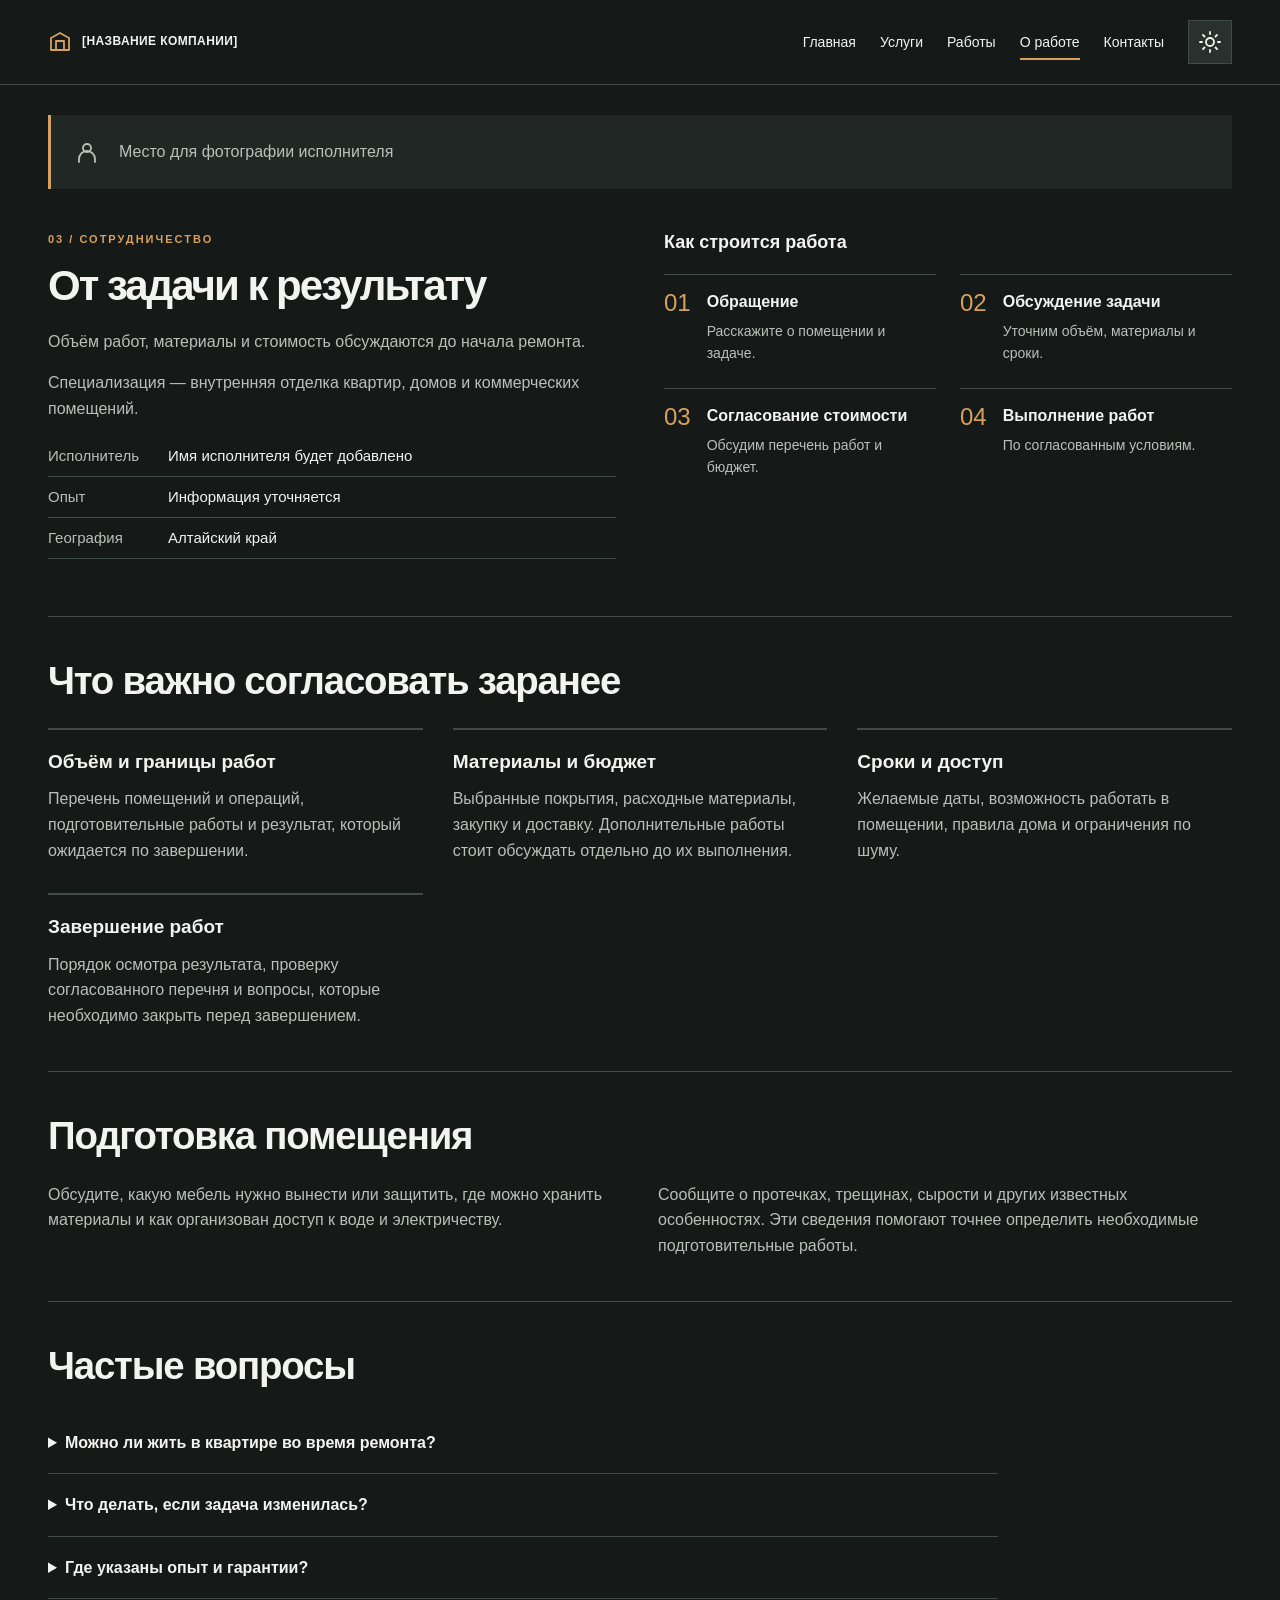
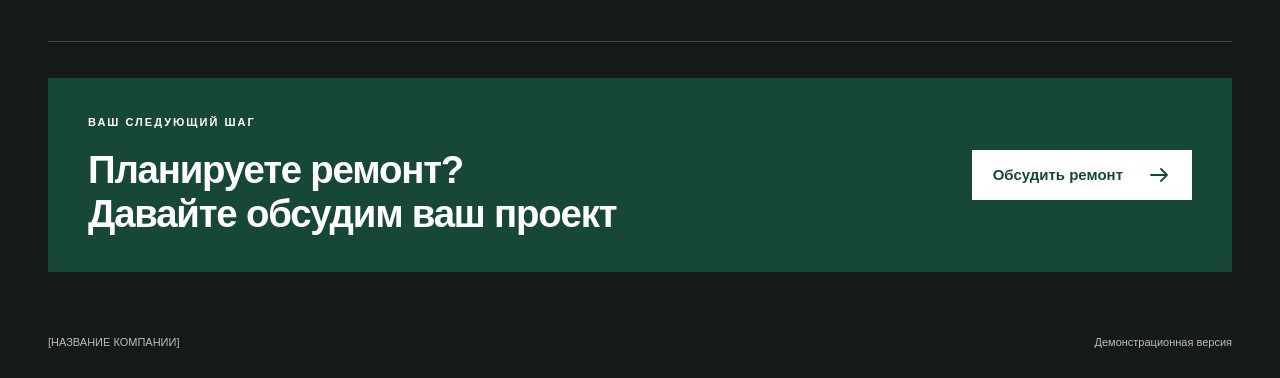
==== commit c1c67a6e: "Add files via upload" ====
--- a/about.html
+++ b/about.html
@@ -1,5 +1,5 @@
 <!doctype html>
-<html lang="ru">
+<html lang="ru" data-theme="dark" style="color-scheme:dark">
 <head>
 <meta charset="utf-8"><meta name="viewport" content="width=device-width, initial-scale=1">
 <meta name="robots" content="noindex, nofollow">
@@ -14,11 +14,11 @@
 var query=new URLSearchParams(location.search).get('theme');
 if(portable&&(query==='light'||query==='dark')){t=query;try{localStorage.setItem(key,t);}catch(e){}}
 var manual=t==='light'||t==='dark';
-if(!manual)t=matchMedia('(prefers-color-scheme: dark)').matches?'dark':'light';
+if(!manual)t='dark';
 window.siteTheme={key:key,portable:portable,manual:manual};
 document.documentElement.dataset.theme=t;document.documentElement.style.colorScheme=t;
 })();</script>
-<link rel="stylesheet" href="style.css?v=20261105-theme-tint"><script src="script.js?v=20261105-no-header-contact" defer></script>
+<link rel="stylesheet" href="style.css?v=20261105-white-shadow-button"><script src="script.js?v=20261105-dark-default" defer></script>
 </head>
 <body>
 <a class="skip" href="#main">Перейти к содержимому</a>
--- a/style.css
+++ b/style.css
@@ -32,3 +32,13 @@
 html[data-theme="dark"] .premium-hero:before{opacity:0}
 @media(max-width:800px){.premium-hero:after{background:linear-gradient(90deg,rgba(10,25,19,.74),rgba(10,25,19,.61) 65%,rgba(10,25,19,.35))}}
 @media(prefers-reduced-motion:reduce){.premium-hero:before,.premium-hero:after{transition:none}}
+
+/* Both themes use the same green gradient; light has half its opacity. */
+html[data-theme="light"] .premium-hero:after{opacity:.5}
+html[data-theme="light"] .premium-hero:before{opacity:0}
+
+/* White outline and the same text shadow as the hero heading. */
+.hero-content .secondary{
+ background:transparent;color:var(--white);border-color:var(--white);
+ text-shadow:0 2px 6px rgba(10,25,19,.65);box-shadow:none;
+}
